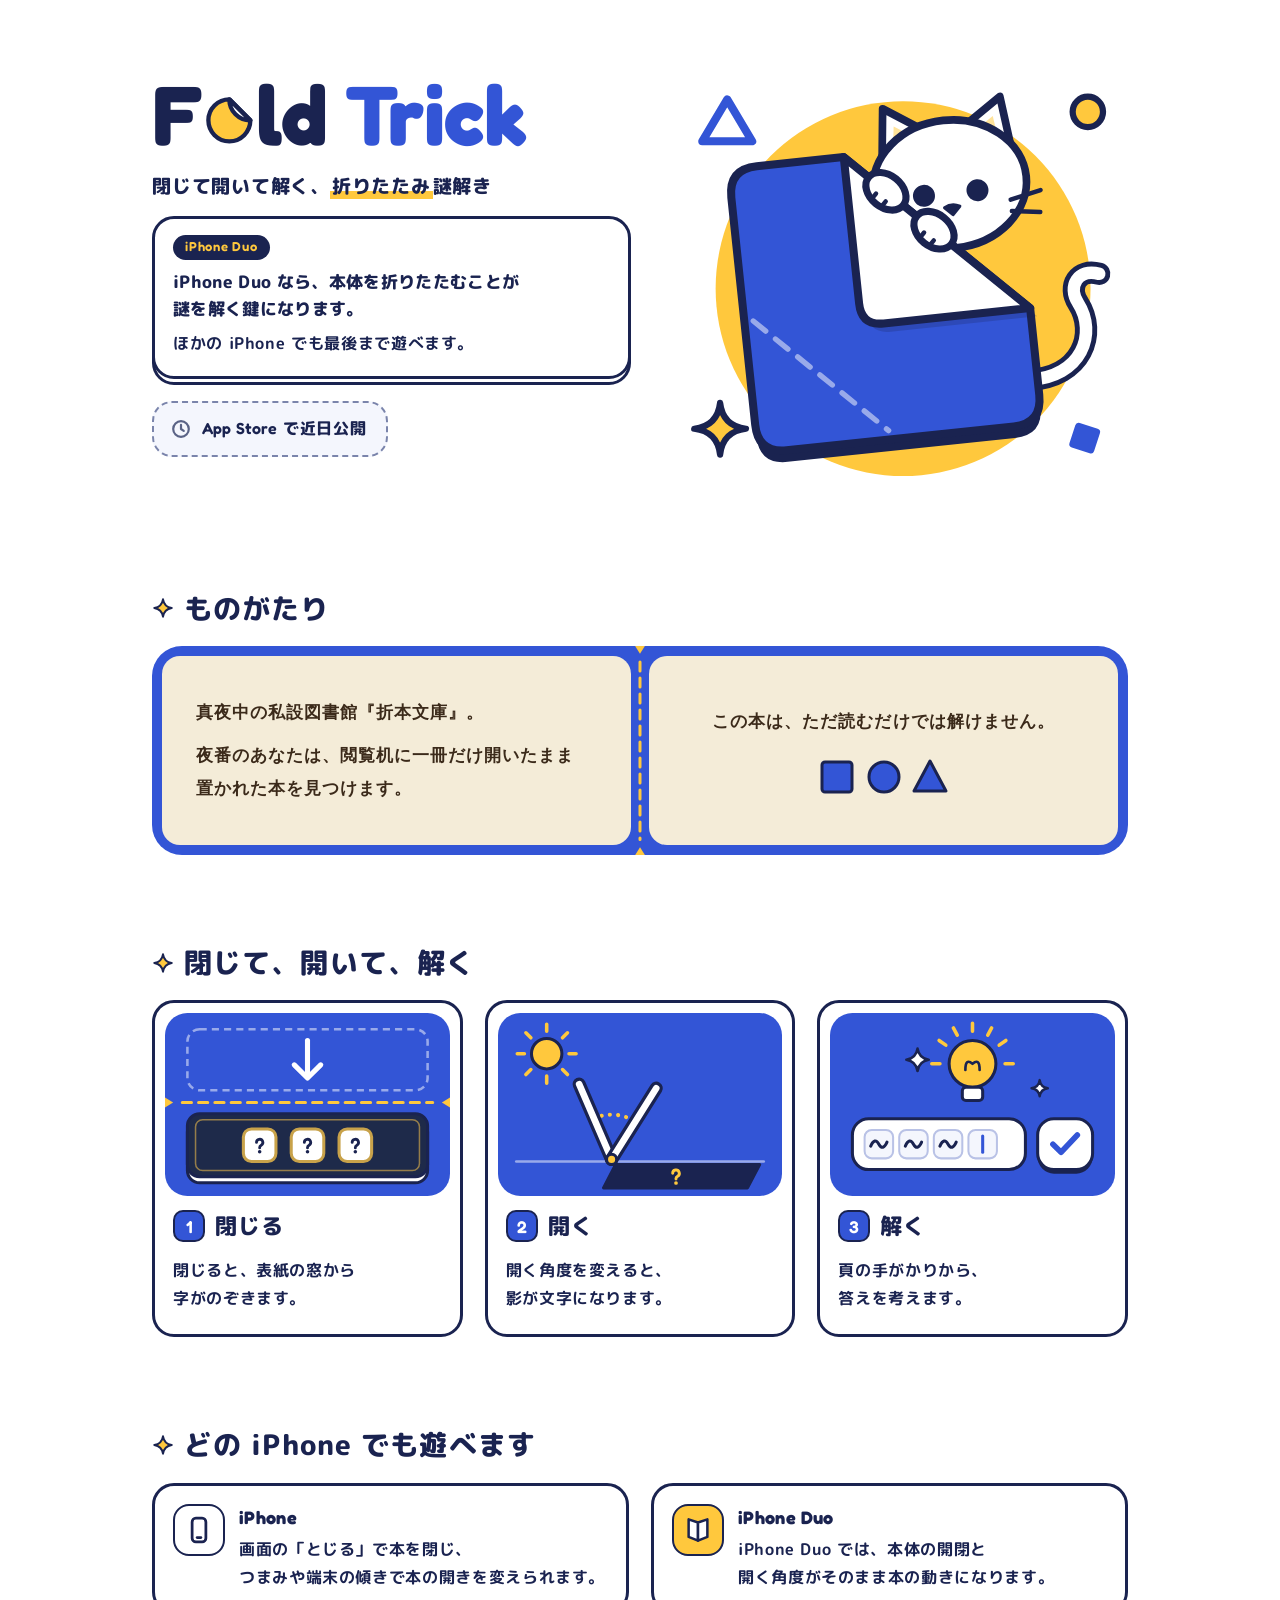
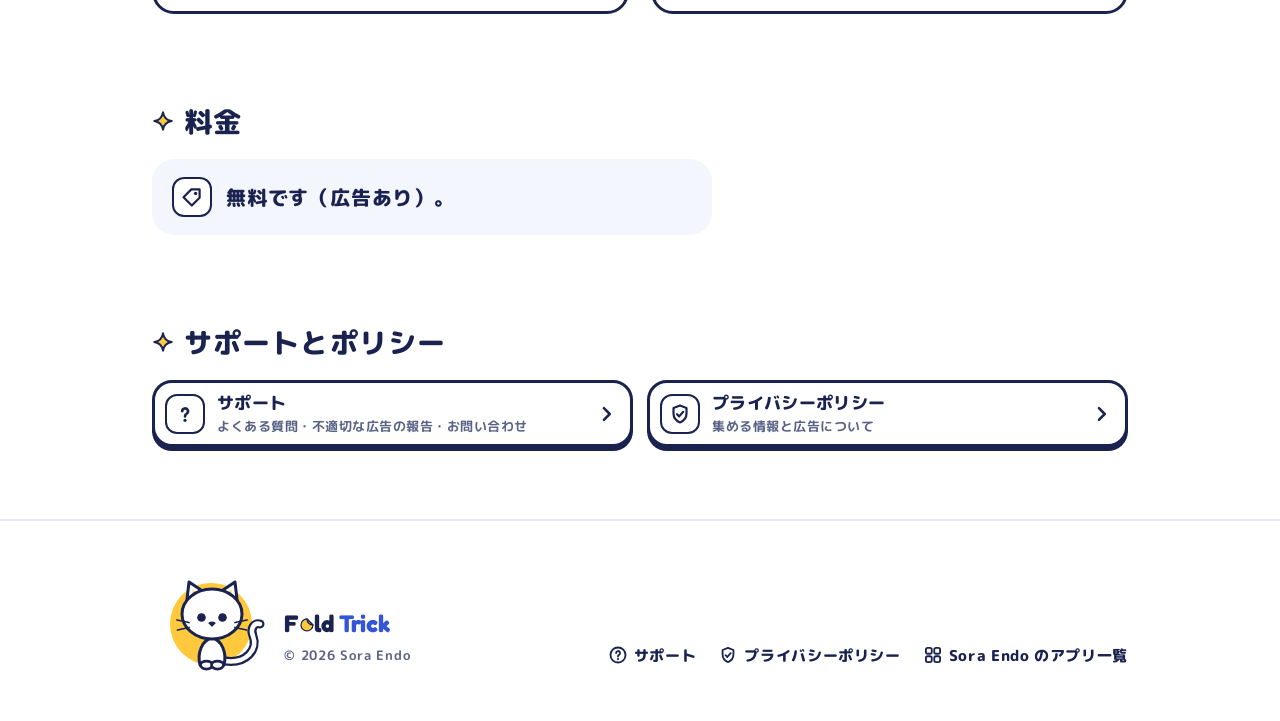
==== index.html @ 1058cc69 "Fold Trick の公開用ページ（方向 2 のデザイン）" ====
<!doctype html>
<html lang="ja">
<head>
<meta charset="utf-8">
<meta name="viewport" content="width=device-width, initial-scale=1, viewport-fit=cover">
<title>Fold Trick — 閉じて開いて解く、折りたたみ謎解き</title>
<meta name="description" content="本を閉じて解く、ふしぎな謎解き。iPhone 向けの短編の謎解きアプリです。">
<link rel="canonical" href="https://sora-endo-0912.github.io/foldtrick/">
<meta property="og:type" content="website">
<meta property="og:site_name" content="Fold Trick">
<meta property="og:title" content="Fold Trick — 閉じて開いて解く、折りたたみ謎解き">
<meta property="og:description" content="本を閉じて解く、ふしぎな謎解き。iPhone 向けの短編の謎解きアプリです。">
<meta property="og:url" content="https://sora-endo-0912.github.io/foldtrick/">
<meta property="og:locale" content="ja_JP">
<meta name="twitter:card" content="summary">
<meta name="color-scheme" content="light dark">
<meta name="theme-color" content="#FFFFFF" media="(prefers-color-scheme: light)">
<meta name="theme-color" content="#0E1226" media="(prefers-color-scheme: dark)">
<link rel="icon" href="img/icon.svg" type="image/svg+xml">
<link rel="preconnect" href="https://fonts.googleapis.com">
<link rel="preconnect" href="https://fonts.gstatic.com" crossorigin>
<link rel="stylesheet" href="https://fonts.googleapis.com/css2?family=Fredoka:wght@600;700&amp;family=M+PLUS+Rounded+1c:wght@500;700;800&amp;display=swap">
<link rel="stylesheet" href="style.css">
</head>
<body>
<a class="skip" href="#main">本文へ</a>
<main id="main">
<div class="wrap">

<section class="hero" aria-labelledby="app-name">
  <div class="hero__art"><img src="img/hero.svg" width="1024" height="1024" alt="右上を折った藍色の紙のうしろから、白い猫が顔を出している絵"></div>
  <div class="hero__text">
    <h1 id="app-name" class="logo logo--hero"><span class="vh">Fold Trick</span><span aria-hidden="true">F</span><svg class="logo__o" viewBox="0 0 36 36" aria-hidden="true"><path d="M18 2.5 A15.5 15.5 0 1 0 33.5 18 Z" fill="#FFC83D" stroke="#1A2350" stroke-width="3.2" stroke-linejoin="round"/><path transform="translate(1.3 1.8)" d="M18 2.5 L33.5 18 A15.5 15.5 0 0 1 18 2.5 Z" fill="#1A2350" opacity="0.25"/><path d="M18 2.5 L33.5 18 A15.5 15.5 0 0 1 18 2.5 Z" fill="#FFFFFF" stroke="#1A2350" stroke-width="3.2" stroke-linejoin="round"/></svg><span aria-hidden="true">ld</span><span class="logo__trick" aria-hidden="true">Trick</span></h1>
    <p class="hero__sub rise rise--1">閉じて開いて解く、<span class="nowrap"><span class="mark">折りたたみ</span>謎解き</span></p>
    <div class="rise rise--2">
      <div class="duo paper">
        <span class="pill pill--en">iPhone Duo</span>
        <p class="duo__lead">iPhone Duo なら、<span class="nb">本体を折りたたむことが</span><span class="nb">謎を解く鍵になります。</span></p>
        <p>ほかの iPhone でも<span class="nb">最後まで遊べます。</span></p>
      </div>
    </div>
    <div class="store rise rise--3">
      <!-- App Store の札（このページのこの 1 か所だけ）。公開したら、このコメントの中の <a> をコメントの外に出し、
           このコメントのすぐ下の <p class="store-soon"> を消す。
           <a class="btn btn--large" href="https://apps.apple.com/jp/app/id6828090590"><svg viewBox="0 0 24 24" aria-hidden="true"><path d="M8 5.5 L18.5 12 L8 18.5 Z" fill="currentColor" stroke="currentColor" stroke-width="2.4" stroke-linejoin="round"/></svg><span>App Store で見る</span></a> -->
      <p class="store-soon"><svg viewBox="0 0 24 24" aria-hidden="true"><circle cx="12" cy="12" r="8.5" fill="none" stroke="currentColor" stroke-width="2.4"/><path d="M12 7.5 L12 12 L15 14" fill="none" stroke="currentColor" stroke-width="2.4" stroke-linecap="round" stroke-linejoin="round"/></svg><span><span class="en">App Store</span> で近日公開</span></p>
    </div>
  </div>
</section>

<section class="section" aria-labelledby="story-title">
  <h2 id="story-title" class="h-section">ものがたり</h2>
  <div class="book">
    <div class="book__page">
      <p><span class="nb">真夜中の</span><span class="nb">私設図書館</span><span class="nb">『折本文庫』。</span></p>
      <p><span class="nb">夜番のあなたは、</span><span class="nb">閲覧机に</span><span class="nb">一冊だけ開いたまま</span><span class="nb">置かれた本を</span><span class="nb">見つけます。</span></p>
    </div>
    <div class="book__fold book__fold--h" aria-hidden="true"><svg><line x1="0" y1="50%" x2="100%" y2="50%" stroke="#FFC83D" stroke-width="3" stroke-dasharray="9 7" stroke-linecap="round"/></svg></div>
    <div class="book__fold book__fold--v" aria-hidden="true"><svg><line x1="50%" y1="0" x2="50%" y2="100%" stroke="#FFC83D" stroke-width="3" stroke-dasharray="9 7" stroke-linecap="round"/></svg></div>
    <div class="book__page book__page--b">
      <p><span class="nb">この本は、</span><span class="nb">ただ読むだけでは</span><span class="nb">解けません。</span></p>
      <svg class="book__shapes" width="132" height="40" viewBox="0 0 132 40" aria-hidden="true">
        <rect x="4" y="6" width="30" height="30" rx="3" fill="#3355D6" stroke="#1A2350" stroke-width="3"/>
        <circle cx="66" cy="21" r="15" fill="#3355D6" stroke="#1A2350" stroke-width="3"/>
        <path d="M112 5 L128 35 L96 35 Z" fill="#3355D6" stroke="#1A2350" stroke-width="3" stroke-linejoin="round"/>
      </svg>
    </div>
  </div>
</section>

<section class="section" aria-labelledby="steps-title">
  <h2 id="steps-title" class="h-section">閉じて、開いて、解く</h2>
  <ol class="steps">
    <li class="step panel">
      <div class="step__art"><img src="img/step-close.svg" width="280" height="180" alt="上の頁を倒して本を閉じると濃紺の表紙になり、表紙の三つの窓から字がのぞく絵"></div>
      <div class="step__head"><span class="badge" data-n="1" aria-hidden="true"></span><h3 class="step__title">閉じる</h3></div>
      <p>閉じると、<span class="nb">表紙の窓から</span><span class="nb">字がのぞきます。</span></p>
    </li>
    <li class="step panel">
      <div class="step__art"><img src="img/step-open.svg" width="280" height="180" alt="灯りの下で本を開く角度を変えると、床に落ちた影が字の形になる絵"></div>
      <div class="step__head"><span class="badge" data-n="2" aria-hidden="true"></span><h3 class="step__title">開く</h3></div>
      <p><span class="nb">開く角度を変えると、</span><span class="nb">影が文字になります。</span></p>
    </li>
    <li class="step panel">
      <div class="step__art"><img src="img/step-solve.svg" width="280" height="180" alt="電球がひらめき、答えの欄に字を入れて決める絵"></div>
      <div class="step__head"><span class="badge" data-n="3" aria-hidden="true"></span><h3 class="step__title">解く</h3></div>
      <p><span class="nb">頁の手がかりから、</span><span class="nb">答えを考えます。</span></p>
    </li>
  </ol>
</section>

<section class="section" aria-labelledby="devices-title">
  <h2 id="devices-title" class="h-section"><span><span class="nb">どの iPhone でも</span><span class="nb">遊べます</span></span></h2>
  <div class="devices">
    <div class="device panel">
      <span class="tile" aria-hidden="true"><svg viewBox="0 0 24 24" aria-hidden="true"><rect x="6.5" y="2.5" width="11" height="19" rx="3" fill="none" stroke="currentColor" stroke-width="2.2"/><path d="M10.5 18 L13.5 18" fill="none" stroke="currentColor" stroke-width="2.2" stroke-linecap="round"/></svg></span>
      <h3 class="device__title en">iPhone</h3>
      <p><span class="nb">画面の「とじる」で</span><span class="nb">本を閉じ、</span><span class="nb">つまみや端末の傾きで</span><span class="nb">本の開きを</span><span class="nb">変えられます。</span></p>
    </div>
    <div class="device panel">
      <span class="tile tile--yellow" aria-hidden="true"><svg viewBox="0 0 24 24" aria-hidden="true"><path d="M12 6 L4.5 3.5 L4.5 17.5 L12 20.5 Z" fill="#FFFFFF" stroke="currentColor" stroke-width="2" stroke-linejoin="round"/><path d="M12 6 L19.5 3.5 L19.5 17.5 L12 20.5 Z" fill="#FFFFFF" stroke="currentColor" stroke-width="2" stroke-linejoin="round"/></svg></span>
      <h3 class="device__title en">iPhone Duo</h3>
      <p><span class="nb">iPhone Duo では、</span><span class="nb">本体の開閉と</span><span class="nb">開く角度がそのまま</span><span class="nb">本の動きになります。</span></p>
    </div>
  </div>
</section>

<section class="section" aria-labelledby="price-title">
  <h2 id="price-title" class="h-section">料金</h2>
  <div class="price">
    <span class="tile" aria-hidden="true"><svg viewBox="0 0 24 24" aria-hidden="true"><path d="M3.5 12.2 L11.3 4.4 L19.6 4.4 L19.6 12.7 L11.8 20.5 Z" fill="none" stroke="currentColor" stroke-width="2.2" stroke-linejoin="round"/><circle cx="15.6" cy="8.4" r="1.7" fill="currentColor"/></svg></span>
    <p>無料です（広告あり）。</p>
  </div>
</section>

<section class="section" aria-labelledby="help-title">
  <h2 id="help-title" class="h-section">サポートとポリシー</h2>
  <ul class="rows rows--2">
    <li><a class="row" href="support.html"><span class="tile" aria-hidden="true"><svg viewBox="0 0 24 24" aria-hidden="true"><path d="M9.2 9.3 A2.9 2.9 0 1 1 13.5 11.8 C12.6 12.3 12 12.9 12 13.9 L12 14.5" fill="none" stroke="currentColor" stroke-width="2.6" stroke-linecap="round" stroke-linejoin="round"/><circle cx="12" cy="18.3" r="1.6" fill="currentColor"/></svg></span><span class="row__text"><span class="row__label">サポート</span><span class="row__note"><span class="nb">よくある質問・</span><span class="nb">不適切な広告の報告・</span><span class="nb">お問い合わせ</span></span></span><svg class="row__chev" viewBox="0 0 24 24" aria-hidden="true"><path d="M9.5 5 L16.5 12 L9.5 19" fill="none" stroke="currentColor" stroke-width="3" stroke-linecap="round" stroke-linejoin="round"/></svg></a></li>
    <li><a class="row" href="privacy.html"><span class="tile" aria-hidden="true"><svg viewBox="0 0 24 24" aria-hidden="true"><path d="M12 3.5 L18.5 6 L18.5 11.5 C18.5 15.6 15.8 18.9 12 20.5 C8.2 18.9 5.5 15.6 5.5 11.5 L5.5 6 Z" fill="none" stroke="currentColor" stroke-width="2.2" stroke-linejoin="round"/><path d="M9 12.2 L11.2 14.4 L15.2 9.8" fill="none" stroke="currentColor" stroke-width="2.2" stroke-linecap="round" stroke-linejoin="round"/></svg></span><span class="row__text"><span class="row__label">プライバシーポリシー</span><span class="row__note"><span class="nb">集める情報と</span><span class="nb">広告について</span></span></span><svg class="row__chev" viewBox="0 0 24 24" aria-hidden="true"><path d="M9.5 5 L16.5 12 L9.5 19" fill="none" stroke="currentColor" stroke-width="3" stroke-linecap="round" stroke-linejoin="round"/></svg></a></li>
  </ul>
</section>

</div>
</main>
<footer class="foot">
  <div class="wrap foot__inner">
    <div class="foot__brand">
      <div class="cat"><img src="img/cat-sit.svg" width="240" height="240" alt=""></div>
      <div class="foot__id">
        <p class="logo logo--sm"><span class="vh">Fold Trick</span><span aria-hidden="true">F</span><svg class="logo__o" viewBox="0 0 36 36" aria-hidden="true"><path d="M18 2.5 A15.5 15.5 0 1 0 33.5 18 Z" fill="#FFC83D" stroke="#1A2350" stroke-width="3.2" stroke-linejoin="round"/><path transform="translate(1.3 1.8)" d="M18 2.5 L33.5 18 A15.5 15.5 0 0 1 18 2.5 Z" fill="#1A2350" opacity="0.25"/><path d="M18 2.5 L33.5 18 A15.5 15.5 0 0 1 18 2.5 Z" fill="#FFFFFF" stroke="#1A2350" stroke-width="3.2" stroke-linejoin="round"/></svg><span aria-hidden="true">ld</span><span class="logo__trick" aria-hidden="true">Trick</span></p>
        <p class="foot__copy">© 2026 Sora Endo</p>
      </div>
    </div>
    <nav class="foot__nav" aria-label="ページの案内">
      <ul>
        <li><a href="support.html"><svg viewBox="0 0 24 24" aria-hidden="true"><circle cx="12" cy="12" r="9" fill="none" stroke="currentColor" stroke-width="2.2"/><path d="M9.7 9.7 A2.4 2.4 0 1 1 13.2 11.8 C12.5 12.2 12 12.7 12 13.5 L12 13.9" fill="none" stroke="currentColor" stroke-width="2.2" stroke-linecap="round" stroke-linejoin="round"/><circle cx="12" cy="16.9" r="1.3" fill="currentColor"/></svg>サポート</a></li>
        <li><a href="privacy.html"><svg viewBox="0 0 24 24" aria-hidden="true"><path d="M12 3.5 L18.5 6 L18.5 11.5 C18.5 15.6 15.8 18.9 12 20.5 C8.2 18.9 5.5 15.6 5.5 11.5 L5.5 6 Z" fill="none" stroke="currentColor" stroke-width="2.2" stroke-linejoin="round"/><path d="M9 12.2 L11.2 14.4 L15.2 9.8" fill="none" stroke="currentColor" stroke-width="2.2" stroke-linecap="round" stroke-linejoin="round"/></svg>プライバシーポリシー</a></li>
        <li><a href="https://sora-endo-0912.github.io/"><svg viewBox="0 0 24 24" aria-hidden="true"><rect x="3.5" y="3.5" width="7" height="7" rx="2.2" fill="none" stroke="currentColor" stroke-width="2.2"/><rect x="13.5" y="3.5" width="7" height="7" rx="2.2" fill="none" stroke="currentColor" stroke-width="2.2"/><rect x="3.5" y="13.5" width="7" height="7" rx="2.2" fill="none" stroke="currentColor" stroke-width="2.2"/><rect x="13.5" y="13.5" width="7" height="7" rx="2.2" fill="none" stroke="currentColor" stroke-width="2.2"/></svg>Sora Endo のアプリ一覧</a></li>
      </ul>
    </nav>
  </div>
</footer>
</body>
</html>
---- style.css ----
/* Fold Trick 公開用ページ — 方向 2「ポップな頭の体操」
   値はアプリの docs/design.md §0（Theme の .pop）と同じ。ページは値を直に書かず、ここの変数を使う。
   アプリと変えている所（わざと）:
   - 長い文（ポリシー・よくある質問の答え・サポートの説明。.prose・.faq__a・.policy__intro）だけ、
     字の太さを 500・大きさ 16px にしている。アプリの説明の文（700・17）は短い文のための値で、
     何段落も続く文では字が詰まって読みにくいため。見出し・ボタン・札・短い説明は 800 と 700 のまま。
   - 押せない板は PopCard（ふち 3・角丸 22・影なし。.panel）。紙の厚み（.paper）はトップの Duo の札 1 か所だけ。 */

:root {
  color-scheme: light dark;

  /* 色（design.md §0.2） */
  --ground: #FFFFFF;
  --surface: #FFFFFF;
  --sticker: #FFFFFF;
  --tint: #F4F6FD;
  --line: #1A2350;
  --locked-line: #7A84AB;
  --track: #E3E7F6;
  --label: #1A2350;
  --sub: #5A6386;
  --on-sticker: #1A2350;
  --primary: #3355D6;
  --primary-pressed: #2443B8;
  --on-primary: #FFFFFF;
  --primary-text: #3355D6;
  --primary-text-hover: #2443B8;
  --accent: #FFC83D;
  --on-accent: #1A2350;
  --accent-soft: #FFE39A;
  --pill: #1A2350;
  --on-pill: #FFC83D;
  --stage: #3355D6;
  --fold: #FFC83D;
  /* 本の中（頁の紙と墨。§0.8） */
  --paper: #F4ECD8;
  --paper-ink: #3B2A1A;

  /* 字（§0.3） */
  --font-ja: "M PLUS Rounded 1c", "Hiragino Maru Gothic ProN", "Zen Maru Gothic", "BIZ UDPGothic", "Hiragino Sans", "Yu Gothic", Meiryo, sans-serif;
  --font-en: "Fredoka", "M PLUS Rounded 1c", "Hiragino Maru Gothic ProN", "Arial Rounded MT Bold", sans-serif;
  --font-book: "Hiragino Mincho ProN", "Yu Mincho", YuMincho, "Noto Serif JP", serif;

  /* 形（§0.4） */
  --r-stage: 30px;
  --r-big: 28px;
  --r-card: 22px;
  --r-row: 20px;
  --r-button: 18px;
  --r-badge: 9px;
  --border: 3px;
  --shadow: 0 4px 0 var(--line);
  --shadow-large: 0 5px 0 var(--line);
  --shadow-small: 0 3px 0 var(--line);

  --gutter: 16px;
  --measure: 40em;
}

@media (prefers-color-scheme: dark) {
  :root {
    --ground: #0E1226;
    --surface: #1A2148;
    --tint: #141A3A;
    --line: #6670AD;
    --locked-line: #5B66A0;
    --track: #2A3160;
    --label: #F4F6FD;
    --sub: #A3ABD0;
    --primary-text: #7D95FF;
    --primary-text-hover: #A9B9FF;
  }
}

/* ---------- 土台 ---------- */

*, *::before, *::after { box-sizing: border-box; }

html {
  -webkit-text-size-adjust: 100%;
  text-size-adjust: 100%;
  scroll-behavior: smooth;
}

body {
  margin: 0;
  background: var(--ground);
  color: var(--label);
  font-family: var(--font-ja);
  font-weight: 700;
  font-size: 16px;
  line-height: 1.8;
  letter-spacing: 0.04em;
  overflow-wrap: anywhere;
  line-break: strict;
  -webkit-font-smoothing: antialiased;
}

img, svg { display: block; max-width: 100%; }
img { height: auto; }

a { color: var(--primary-text); text-underline-offset: 0.2em; text-decoration-thickness: 2px; }
a:hover { color: var(--primary-text-hover); }

:focus-visible {
  outline: 3px solid var(--primary-text);
  outline-offset: 3px;
  border-radius: 6px;
}

p { margin: 0; }

/* 文の切れ目で折り返す（.nb は句の中で折らない。Chrome は auto-phrase も効く） */
.nb { display: inline-block; }
h1, h2, h3, summary { word-break: auto-phrase; text-wrap: balance; }
.en { font-family: var(--font-en); font-weight: 600; letter-spacing: 0.01em; }

.vh {
  position: absolute !important;
  width: 1px; height: 1px;
  margin: -1px; padding: 0;
  overflow: hidden;
  clip-path: inset(50%);
  white-space: nowrap;
  border: 0;
}

.skip {
  position: absolute;
  left: var(--gutter);
  top: -100px;
  z-index: 10;
  padding: 10px 16px;
  border: var(--border) solid var(--line);
  border-radius: var(--r-button);
  background: var(--surface);
  color: var(--label);
  font-weight: 800;
  text-decoration: none;
}
.skip:focus { top: 12px; }

.wrap {
  width: 100%;
  max-width: 1040px;
  margin: 0 auto;
  padding: 0 var(--gutter);
}

main { display: block; isolation: isolate; }

/* ---------- ロゴ（§0.10。「o」は角を折った黄の紙の絵） ---------- */

.logo {
  margin: 0;
  display: inline-flex;
  align-items: baseline;
  font-family: var(--font-en);
  font-weight: 700;
  line-height: 1;
  letter-spacing: -0.01em;
  color: var(--label);
  white-space: nowrap;
}
.logo__o {
  width: 0.58em;
  height: 0.58em;
  flex-shrink: 0;
  margin: 0 0.02em -0.02em 0.035em;
  overflow: visible;
}
.logo__trick { margin-left: 0.22em; color: var(--primary-text); }
.logo--hero { font-size: clamp(48px, 15.4vw, 68px); }
.logo--sm { font-size: 24px; }

/* ---------- 頭 ---------- */

.top {
  display: flex;
  align-items: center;
  gap: 12px;
  min-height: 48px;
  padding-top: 18px;
}
.top__home {
  display: inline-flex;
  align-items: center;
  gap: 12px;
  color: var(--label);
  text-decoration: none;
  border-radius: 999px;
}
.top__home:hover { color: var(--label); }
.top__home:hover .round-btn { background: var(--tint); }
.top__home:active .round-btn { transform: translateY(3px); box-shadow: 0 0 0 var(--line); }

.round-btn {
  width: 46px;
  height: 46px;
  flex-shrink: 0;
  display: inline-flex;
  align-items: center;
  justify-content: center;
  border: var(--border) solid var(--line);
  border-radius: 50%;
  background: var(--surface);
  color: var(--label);
  box-shadow: var(--shadow-small);
  transition: transform 0.08s ease, box-shadow 0.08s ease;
}
.round-btn svg { width: 22px; height: 22px; }

/* ---------- 見出し ---------- */

.h-section {
  margin: 0 0 18px;
  display: flex;
  align-items: flex-start;
  gap: 10px;
  font-size: 24px;
  font-weight: 800;
  line-height: 1.4;
  letter-spacing: 0.04em;
}
.h-section::before {
  content: "";
  width: 22px;
  height: 22px;
  flex-shrink: 0;
  margin-top: calc(0.7em - 11px); /* 2 行になっても、星は 1 行目の真ん中に */
  background: url("data:image/svg+xml,%3Csvg xmlns='http://www.w3.org/2000/svg' viewBox='0 0 24 24'%3E%3Cpath d='M12 2.5 Q13.3 10.7 21.5 12 Q13.3 13.3 12 21.5 Q10.7 13.3 2.5 12 Q10.7 10.7 12 2.5 Z' fill='%23FFC83D' stroke='%231A2350' stroke-width='2.2' stroke-linejoin='round'/%3E%3C/svg%3E") center / contain no-repeat;
}

.page-title {
  margin: 0;
  font-size: 28px;
  font-weight: 800;
  line-height: 1.25;
  letter-spacing: 0.02em;
}

/* 黄のマーカー（サブタイトル）。ダークでは白い字が黄に乗らないよう、札にする */
.mark {
  padding: 0 2px;
  box-shadow: inset 0 -0.42em 0 var(--accent);
}
@media (prefers-color-scheme: dark) {
  .mark {
    box-shadow: none;
    background: var(--accent);
    color: var(--on-accent);
    border-radius: 6px;
    padding: 0 5px;
    -webkit-box-decoration-break: clone;
    box-decoration-break: clone;
  }
}

/* ---------- 部品 ---------- */

/* 札（つぎ・iPhone Duo など）。濃い藍の地に黄の字 */
.pill {
  display: inline-flex;
  align-items: center;
  gap: 6px;
  padding: 4px 12px 5px;
  border-radius: 999px;
  background: var(--pill);
  color: var(--on-pill);
  font-size: 12px;
  font-weight: 800;
  line-height: 1.2;
  letter-spacing: 0.1em;
  white-space: nowrap;
}
.pill--en { font-family: var(--font-en); font-weight: 600; font-size: 13px; letter-spacing: 0.06em; }
@media (prefers-color-scheme: dark) {
  .pill { box-shadow: 0 0 0 2px var(--line); }
}

/* 番号のバッジ（藍の角丸に白い字。Fredoka） */
.badge {
  width: 32px;
  height: 32px;
  flex-shrink: 0;
  display: inline-flex;
  align-items: center;
  justify-content: center;
  border: 2.5px solid var(--line);
  border-radius: 10px;
  background: var(--primary);
  color: var(--on-primary);
  font-family: var(--font-en);
  font-size: 17px;
  font-weight: 600;
  line-height: 1;
  letter-spacing: 0;
}
.badge--sm {
  width: 24px; height: 24px;
  border: 0;
  border-radius: 7px;
  font-size: 13px;
}
/* バッジの字は CSS で出す（DOM に字を残さない。コピーや読み上げ・リーダー表示で番号が二重にならないように） */
.badge[data-n]::before { content: attr(data-n); }

/* 押せない板（§0.5 PopCard: 塗り surface・ふち 3・角丸 22・影なし） */
.panel {
  border: var(--border) solid var(--line);
  border-radius: var(--r-card);
  background: var(--surface);
}

/* 紙の札（押せない紙の物）。同じ形の紙を 6px 下に重ねて厚みを見せる（§0.4 紙の厚み）。
   押せる物の硬い影と見分けにくくなるので、トップの Duo の札だけに使う */
.paper {
  position: relative;
  border: var(--border) solid var(--line);
  border-radius: var(--r-card);
  background: var(--surface);
  margin-bottom: 6px;
}
.paper::before {
  content: "";
  position: absolute;
  left: calc(var(--border) * -1);
  right: calc(var(--border) * -1);
  top: 3px;
  bottom: -9px;
  z-index: -1;
  border: var(--border) solid var(--line);
  border-radius: inherit;
  background: var(--surface);
}

/* 主ボタン（藍） */
.btn {
  display: inline-flex;
  align-items: center;
  justify-content: center;
  gap: 10px;
  min-height: 56px;
  padding: 10px 24px 10px 20px;
  border: var(--border) solid var(--line);
  border-radius: 20px;
  background: var(--primary);
  color: var(--on-primary);
  box-shadow: var(--shadow);
  font-size: 17px;
  font-weight: 800;
  line-height: 1.3;
  letter-spacing: 0.06em;
  text-decoration: none;
  transition: transform 0.08s ease, box-shadow 0.08s ease;
}
.btn:hover { color: var(--on-primary); background: var(--primary-pressed); }
.btn:active { transform: translateY(4px); box-shadow: 0 0 0 var(--line); }
.btn svg { width: 20px; height: 20px; flex-shrink: 0; }
.btn--large { min-height: 64px; border-radius: 24px; font-size: 19px; box-shadow: var(--shadow-large); }
.btn--large:active { transform: translateY(5px); }

/* 設定の行のようなリンク（白い板・アイコンの地・右の山形） */
.rows { display: grid; gap: 14px; margin: 0; padding: 0; list-style: none; }
.row {
  display: flex;
  align-items: center;
  gap: 12px;
  min-height: 60px;
  padding: 9px 14px 9px 10px;
  border: var(--border) solid var(--line);
  border-radius: var(--r-row);
  background: var(--surface);
  color: var(--label);
  box-shadow: var(--shadow);
  text-decoration: none;
  transition: transform 0.08s ease, box-shadow 0.08s ease;
}
.row:hover { background: var(--tint); color: var(--label); }
.row:active { transform: translateY(4px); box-shadow: 0 0 0 var(--line); }
.row__text { flex: 1; min-width: 0; display: flex; flex-direction: column; gap: 2px; }
.row__label { font-size: 17px; font-weight: 800; line-height: 1.35; letter-spacing: 0.02em; }
.row__note { font-size: 13px; font-weight: 700; line-height: 1.4; color: var(--sub); letter-spacing: 0.04em; }
.row__chev { width: 20px; height: 20px; flex-shrink: 0; color: var(--label); }

.tile {
  width: 40px;
  height: 40px;
  flex-shrink: 0;
  display: inline-flex;
  align-items: center;
  justify-content: center;
  border: 2.5px solid var(--line);
  border-radius: 12px;
  background: var(--surface);
  color: var(--label);
}
.tile svg { width: 24px; height: 24px; }
.tile--blue { background: var(--primary); color: var(--on-primary); }
.tile--yellow { background: var(--accent); color: var(--on-accent); }

/* アイコンの中は塗らない（fill="none"）。地が surface なので、ダークで白い塊にならない。
   白い塗りは黄の地の上（.tile--yellow。紙の物としてダークでも明るいまま）だけ */

/* ---------- 足 ---------- */

.foot {
  margin-top: 72px;
  padding: 36px 0 44px;
  border-top: 2px solid var(--track);
}
.foot__inner {
  display: flex;
  flex-wrap: wrap;
  align-items: flex-end;
  justify-content: space-between;
  gap: 24px 32px;
}
.foot__brand { display: flex; align-items: flex-end; gap: 12px; }
/* 白い猫は黄の丸の前に座らせる（ダークで暗い地にじかに置かないため。§0.7） */
.cat { position: relative; flex-shrink: 0; width: 120px; }
.cat::before {
  content: "";
  position: absolute;
  left: 15%;
  top: 22%;
  width: 68%;
  aspect-ratio: 1;
  border-radius: 50%;
  background: var(--accent);
}
.cat img { position: relative; width: 100%; }
.foot__id { display: flex; flex-direction: column; gap: 8px; padding-bottom: 10px; }
.foot__copy { font-size: 13px; color: var(--sub); letter-spacing: 0.06em; }
.foot__copy span { font-family: var(--font-en); font-weight: 600; font-size: 14px; letter-spacing: 0.02em; }
.foot__nav ul {
  margin: 0;
  padding: 0;
  list-style: none;
  display: flex;
  flex-wrap: wrap;
  gap: 8px 22px;
  font-size: 15px;
  font-weight: 800;
}
.foot__nav a { color: var(--label); text-decoration: none; display: inline-flex; align-items: center; gap: 6px; min-height: 44px; }
.foot__nav a:hover { color: var(--primary-text); text-decoration: underline; }
.foot__nav svg { width: 20px; height: 20px; flex-shrink: 0; }

/* ---------- トップ ---------- */

.hero {
  display: grid;
  gap: 8px;
  padding: 20px 0 8px;
  text-align: center;
  justify-items: center;
}
.hero__art {
  width: min(78vw, 340px);
  animation: pop 0.6s cubic-bezier(.2, 1.4, .4, 1) both;
}
.hero__art img { width: 100%; }
.hero__text { display: grid; justify-items: center; gap: 16px; }
.hero__sub {
  font-size: 17px;
  font-weight: 800;
  line-height: 1.5;
  letter-spacing: 0.04em;
}
.hero__sub .nowrap { white-space: nowrap; }

.duo {
  max-width: 30em;
  padding: 16px 18px 18px;
  text-align: left;
  display: grid;
  gap: 8px;
  justify-items: start;
}
.duo p { font-size: 16px; line-height: 1.7; }
.duo .duo__lead { font-size: 17px; font-weight: 800; line-height: 1.6; letter-spacing: 0.02em; }

/* App Store の札。公開前は「近日公開」（押せない＝破線・影なし） */
.store { display: flex; justify-content: center; }
.store-soon {
  display: inline-flex;
  align-items: center;
  gap: 10px;
  min-height: 56px;
  padding: 8px 20px 8px 16px;
  border: 2.5px dashed var(--locked-line);
  border-radius: 20px;
  background: var(--tint);
  color: var(--label);
  font-size: 16px;
  font-weight: 800;
  letter-spacing: 0.04em;
}
.store-soon svg { width: 22px; height: 22px; flex-shrink: 0; color: var(--sub); }
.store-soon .en { font-family: var(--font-en); font-weight: 600; letter-spacing: 0.01em; }

.section { margin-top: 64px; }
.section__lead { max-width: var(--measure); margin-bottom: 20px; }

/* 物語: 藍のステージに、本の紙の頁 2 枚と、間に黄の破線（章の画面と同じ組み方） */
.book {
  position: relative;
  padding: 10px;
  border-radius: var(--r-stage);
  background: var(--stage);
  display: grid;
  grid-template-columns: 1fr;
}
.book__page {
  padding: 26px 22px 28px;
  border-radius: var(--r-button);
  background: var(--paper);
  color: var(--paper-ink);
  font-family: var(--font-book);
  font-weight: 600;
  font-size: 17px;
  line-height: 1.95;
  letter-spacing: 0.06em;
  display: grid;
  align-content: center;
  gap: 10px;
}
.book__page p { text-wrap: pretty; }
.book__page--b { justify-items: center; text-align: center; gap: 18px; }
.book__shapes { display: flex; gap: 14px; align-items: center; }
.book__fold {
  position: relative;
  height: 18px;
  margin: 0 -10px;
}
.book__fold svg {
  position: absolute;
  left: 16px;
  top: 0;
  width: calc(100% - 32px);
  height: 100%;
  overflow: visible;
}
.book__fold::before, .book__fold::after {
  content: "";
  position: absolute;
  top: 50%;
  width: 8px;
  height: 10px;
  margin-top: -5px;
  background: var(--fold);
}
.book__fold::before { left: 0; clip-path: polygon(0 0, 100% 50%, 0 100%); }
.book__fold::after { right: 0; clip-path: polygon(100% 0, 0 50%, 100% 100%); }
.book__fold--v { display: none; }

/* 3 つの絵（閉じる→開く→解く） */
.steps {
  margin: 0;
  padding: 0;
  list-style: none;
  display: grid;
  gap: 22px;
}
.step {
  padding: 10px 10px 22px;
  display: grid;
  grid-template-rows: auto auto 1fr;
  align-content: start;
  gap: 14px;
}
.step__art img { width: 100%; border-radius: 16px; }
.step__head { display: flex; align-items: center; gap: 10px; padding: 0 8px; }
.step__title { margin: 0; font-size: 22px; font-weight: 800; line-height: 1.3; letter-spacing: 0.04em; }
.step p { padding: 0 8px; font-size: 16px; line-height: 1.75; }

/* どの iPhone でも */
.devices { display: grid; gap: 22px; }
.device {
  padding: 18px 18px 20px;
  display: grid;
  grid-template-columns: auto 1fr;
  gap: 4px 14px;
  align-items: start;
}
.device .tile { grid-row: span 2; width: 52px; height: 52px; border-radius: 16px; }
.device .tile svg { width: 30px; height: 30px; }
.device__title { margin: 0; font-size: 18px; font-weight: 800; line-height: 1.5; letter-spacing: 0.02em; }
.device p { font-size: 16px; line-height: 1.75; }

/* 料金 */
.price {
  max-width: 560px;
  display: flex;
  align-items: center;
  gap: 14px;
  padding: 18px 20px;
  border-radius: var(--r-card);
  background: var(--tint);
}
.price p { font-size: 20px; font-weight: 800; letter-spacing: 0.04em; line-height: 1.5; }

/* 登場（読み込み時に 1 回だけ。動きを減らす設定では止める） */
/* 字や札を透明から始めない（動きが止まる環境でも読めるように、ずらすだけ） */
@keyframes pop {
  0% { transform: translateY(16px) scale(0.92); }
  60% { transform: translateY(-4px) scale(1.01); }
  100% { transform: none; }
}
@keyframes rise {
  0% { transform: translateY(12px); }
  100% { transform: none; }
}
.rise { animation: rise 0.5s ease-out both; }
.rise--1 { animation-delay: 0.12s; }
.rise--2 { animation-delay: 0.22s; }
.rise--3 { animation-delay: 0.32s; }

@media (prefers-reduced-motion: reduce) {
  html { scroll-behavior: auto; }
  *, *::before, *::after { animation: none !important; transition: none !important; }
}

/* ---------- サポート ---------- */

.title-block {
  display: flex;
  align-items: center;
  justify-content: space-between;
  gap: 16px;
  margin-top: 22px;
}
.title-block .cat { width: 112px; margin: -8px -6px -10px 0; }

.jump {
  margin: 20px 0 0;
  padding: 0;
  list-style: none;
  display: flex;
  flex-wrap: wrap;
  gap: 10px;
}
.jump a {
  display: inline-flex;
  align-items: center;
  min-height: 44px;
  padding: 6px 16px;
  border: var(--border) solid var(--line);
  border-radius: 999px;
  background: var(--surface);
  color: var(--label);
  box-shadow: var(--shadow-small);
  font-size: 15px;
  font-weight: 800;
  text-decoration: none;
  transition: transform 0.08s ease, box-shadow 0.08s ease;
}
.jump a:hover { background: var(--tint); }
.jump a:active { transform: translateY(3px); box-shadow: 0 0 0 var(--line); }

.block { margin-top: 48px; scroll-margin-top: 16px; }
.faqs, .block .card, .title-block { max-width: 760px; }

.faqs { display: grid; gap: 14px; }
.faq {
  border: var(--border) solid var(--line);
  border-radius: var(--r-card);
  background: var(--surface);
  box-shadow: var(--shadow);
}
.faq > summary {
  list-style: none;
  display: flex;
  align-items: center;
  gap: 12px;
  min-height: 64px;
  padding: 12px 14px 12px 12px;
  border-radius: calc(var(--r-card) - var(--border));
  cursor: pointer;
  font-size: 17px;
  font-weight: 800;
  line-height: 1.5;
  letter-spacing: 0.02em;
}
.faq > summary::-webkit-details-marker { display: none; }
.faq > summary:hover { background: var(--tint); }
.faq__q { align-self: flex-start; margin-top: 1px; }
.faq__title { flex: 1; min-width: 0; }
.faq__chev {
  width: 22px;
  height: 22px;
  flex-shrink: 0;
  transition: transform 0.18s ease;
}
.faq[open] .faq__chev { transform: rotate(90deg); }
.faq[open] > summary { border-radius: calc(var(--r-card) - var(--border)) calc(var(--r-card) - var(--border)) 0 0; }
.faq__a {
  margin: 0 14px 0 12px;
  padding: 14px 0 18px 44px;
  border-top: 2px solid var(--track);
  font-weight: 500;
  font-size: 16px;
  line-height: 1.85;
  display: grid;
  gap: 10px;
}

.prose { max-width: var(--measure); font-weight: 500; font-size: 16px; line-height: 1.9; }
.prose > * + * { margin-top: 12px; }
.prose strong { font-weight: 800; }

/* リストの初期化は詳細度 0（:where）にして、.prose の段の間（margin-top）を消さない */
:where(.dots, .terms, .toc ol, .jump, .rows, .steps) { margin: 0; padding: 0; list-style: none; }
.dots { display: grid; gap: 8px; }
.dots li { position: relative; padding-left: 22px; }
.dots li::before {
  content: "";
  position: absolute;
  left: 2px;
  top: 0.62em;
  width: 10px;
  height: 10px;
  border-radius: 50%;
  background: var(--primary);
  box-shadow: 0 0 0 2px var(--line);
}

.card { padding: 20px 20px 22px; }

.mail { display: flex; flex-wrap: wrap; align-items: center; gap: 10px 12px; }
.mail__label { font-weight: 800; }
.mail .btn { font-family: var(--font-en); font-weight: 600; letter-spacing: 0.01em; font-size: 17px; padding-left: 16px; padding-right: 20px; }

/* ---------- ポリシー ---------- */

.meta { margin-top: 12px; display: flex; flex-wrap: wrap; gap: 8px; }
.meta span {
  display: inline-flex;
  align-items: center;
  min-height: 34px;
  padding: 4px 14px;
  border-radius: 999px;
  background: var(--tint);
  color: var(--sub);
  font-size: 14px;
  font-weight: 700;
  letter-spacing: 0.04em;
}

.policy { margin-top: 28px; display: grid; gap: 28px; align-items: start; }
.toc { padding: 18px 18px 14px; }
.toc__title { margin: 0 0 8px; font-size: 15px; font-weight: 800; color: var(--sub); letter-spacing: 0.08em; }
.toc ol { margin: 0; padding: 0; list-style: none; display: grid; }
.toc a {
  word-break: auto-phrase;
  display: flex;
  align-items: center;
  gap: 10px;
  min-height: 44px;
  padding: 6px 4px;
  color: var(--label);
  font-size: 15px;
  font-weight: 800;
  line-height: 1.45;
  text-decoration: none;
  border-top: 2px solid var(--track);
}
.toc li:first-child a { border-top: 0; }
.toc a:hover { color: var(--primary-text); }

.policy__body { max-width: var(--measure); min-width: 0; }
.policy__intro { font-weight: 500; font-size: 16px; line-height: 1.95; }
.policy section { margin-top: 40px; scroll-margin-top: 16px; }
.policy h2 {
  margin: 0 0 14px;
  display: flex;
  align-items: center;
  gap: 12px;
  font-size: 20px;
  font-weight: 800;
  line-height: 1.45;
  letter-spacing: 0.02em;
}
.policy .dots { gap: 6px; }
.terms { display: grid; gap: 12px; }
.terms li { padding: 14px 16px 16px; border-radius: 18px; background: var(--tint); }
.terms strong { display: block; margin-bottom: 4px; font-size: 16px; }

/* ---------- 404 ---------- */

.lost { padding-top: 48px; display: grid; justify-items: center; gap: 18px; text-align: center; }
.lost .cat { width: 180px; }

/* ---------- 広い画面 ---------- */

@media (min-width: 720px) {
  :root { --gutter: 32px; }
  .steps { grid-template-columns: repeat(3, minmax(0, 1fr)); }
  .devices { grid-template-columns: repeat(2, minmax(0, 1fr)); }
  .rows--2 { grid-template-columns: repeat(2, minmax(0, 1fr)); }
  .book { grid-template-columns: 1fr auto 1fr; }
  .book__fold--h { display: none; }
  .book__fold--v { display: block; width: 18px; height: auto; margin: -10px 0; }
  .book__fold--v svg { left: 0; top: 16px; width: 100%; height: calc(100% - 32px); }
  .book__fold--v::before, .book__fold--v::after { left: 50%; right: auto; width: 10px; height: 8px; margin: 0 0 0 -5px; }
  .book__fold--v::before { top: 0; clip-path: polygon(0 0, 100% 0, 50% 100%); }
  .book__fold--v::after { top: auto; bottom: 0; clip-path: polygon(50% 0, 100% 100%, 0 100%); }
  .book__page { padding: 40px 34px; }
}

@media (min-width: 960px) {
  .hero {
    grid-template-columns: 1.05fr 1fr;
    align-items: center;
    text-align: left;
    justify-items: stretch;
    gap: 40px;
    padding-top: 36px;
  }
  .hero__text { justify-items: start; order: -1; }
  .hero__art { width: 100%; max-width: 460px; justify-self: center; }
  .hero__sub { font-size: 19px; }
  .logo--hero { font-size: 84px; }
  .store { justify-content: flex-start; }
  .section { margin-top: 88px; }
  .h-section { font-size: 28px; }
  .policy { grid-template-columns: 280px minmax(0, 1fr); gap: 48px; }
  .policy__side { position: sticky; top: 24px; }

  /* サポート: ポリシーと同じ 2 列（左に「このページの中」、右に本文）。右に空きを残さない */
  .split { display: grid; grid-template-columns: 280px minmax(0, 1fr); gap: 48px; align-items: start; margin-top: 28px; }
  .split__side { position: sticky; top: 24px; }
  .split .jump { margin: 0; flex-direction: column; align-items: stretch; gap: 12px; }
  .split .jump a { display: flex; border-radius: var(--r-button); padding: 8px 18px; min-height: 52px; }
  .split__body > .block:first-child { margin-top: 0; }
  .title-block { max-width: none; } /* 猫は本文の列の右端の上に */
}

@media print {
  .skip, .top .round-btn, .jump, .foot__nav, .toc { display: none !important; }
  .paper::before { display: none; }
  .faq, .row, .btn { box-shadow: none !important; }
  body { font-size: 11pt; }
}
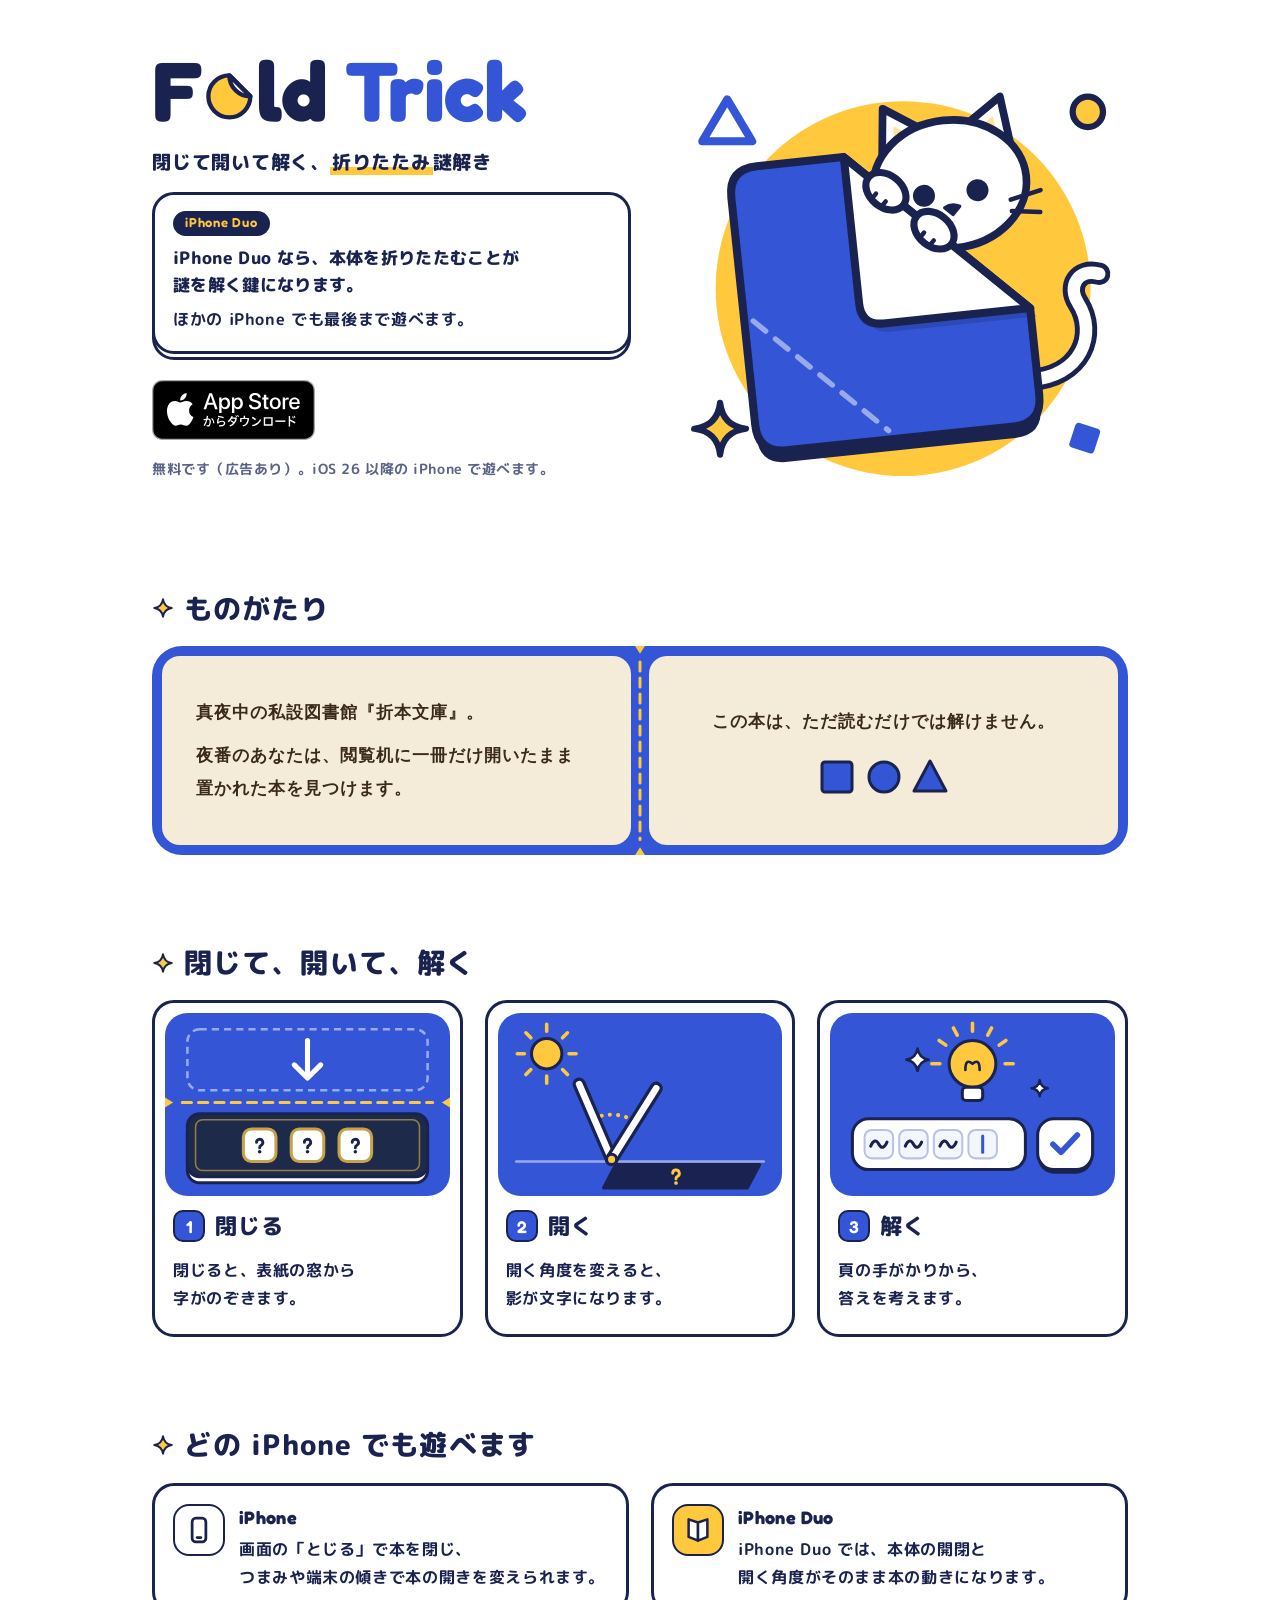
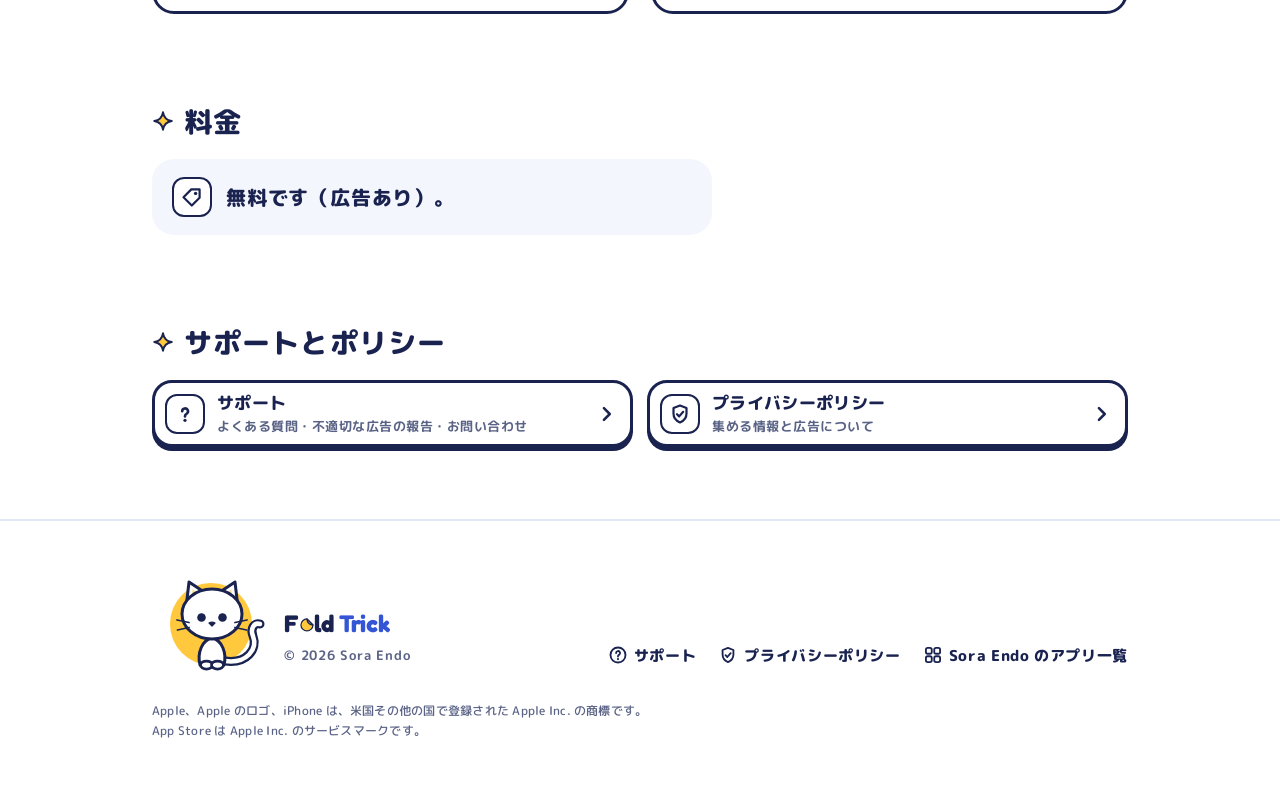
==== commit c0acea8d: "App Store のバッジを付けた。 トップの hero に Apple の公式のバッジ（日本語・黒）を置いた。 サポートのページの左の列にも、小さなバッジを置いた。 リンク先は https://a" ====
--- a/index.html
+++ b/index.html
@@ -39,11 +39,11 @@
         <p>ほかの iPhone でも<span class="nb">最後まで遊べます。</span></p>
       </div>
     </div>
-    <div class="store rise rise--3">
-      <!-- App Store の札（このページのこの 1 か所だけ）。公開したら、このコメントの中の <a> をコメントの外に出し、
-           このコメントのすぐ下の <p class="store-soon"> を消す。
-           <a class="btn btn--large" href="https://apps.apple.com/jp/app/id6828090590"><svg viewBox="0 0 24 24" aria-hidden="true"><path d="M8 5.5 L18.5 12 L8 18.5 Z" fill="currentColor" stroke="currentColor" stroke-width="2.4" stroke-linejoin="round"/></svg><span>App Store で見る</span></a> -->
-      <p class="store-soon"><svg viewBox="0 0 24 24" aria-hidden="true"><circle cx="12" cy="12" r="8.5" fill="none" stroke="currentColor" stroke-width="2.4"/><path d="M12 7.5 L12 12 L15 14" fill="none" stroke="currentColor" stroke-width="2.4" stroke-linecap="round" stroke-linejoin="round"/></svg><span><span class="en">App Store</span> で近日公開</span></p>
+    <div class="store">
+      <!-- App Store のバッジ（このページのこの 1 か所だけ）。絵は Apple の公式の物（img/app-store-badge-ja.svg）をそのまま使う。
+           Apple の決まり: 色・形・字を変えない。動かさない（.rise を付けない）。高さは 40px 以上。周りに高さの 1/4 の余白をとる。 -->
+      <a class="store__badge" href="https://apps.apple.com/jp/app/id6828090590"><img src="img/app-store-badge-ja.svg" width="109" height="40" alt="App Store からダウンロード"></a>
+      <p class="store__note"><span class="nb">無料です（広告あり）。</span><span class="nb">iOS 26 以降の iPhone で遊べます。</span></p>
     </div>
   </div>
 </section>
@@ -139,6 +139,7 @@
         <li><a href="https://sora-endo-0912.github.io/"><svg viewBox="0 0 24 24" aria-hidden="true"><rect x="3.5" y="3.5" width="7" height="7" rx="2.2" fill="none" stroke="currentColor" stroke-width="2.2"/><rect x="13.5" y="3.5" width="7" height="7" rx="2.2" fill="none" stroke="currentColor" stroke-width="2.2"/><rect x="3.5" y="13.5" width="7" height="7" rx="2.2" fill="none" stroke="currentColor" stroke-width="2.2"/><rect x="13.5" y="13.5" width="7" height="7" rx="2.2" fill="none" stroke="currentColor" stroke-width="2.2"/></svg>Sora Endo のアプリ一覧</a></li>
       </ul>
     </nav>
+    <p class="foot__legal"><span class="nb">Apple、Apple のロゴ、iPhone は、米国その他の国で登録された Apple Inc. の商標です。</span><span class="nb">App Store は Apple Inc. のサービスマークです。</span></p>
   </div>
 </footer>
 </body>
--- a/style.css
+++ b/style.css
@@ -446,6 +446,8 @@
 .foot__nav a { color: var(--label); text-decoration: none; display: inline-flex; align-items: center; gap: 6px; min-height: 44px; }
 .foot__nav a:hover { color: var(--primary-text); text-decoration: underline; }
 .foot__nav svg { width: 20px; height: 20px; flex-shrink: 0; }
+/* Apple の商標の表記（バッジを置いたページの足に 1 回） */
+.foot__legal { flex-basis: 100%; max-width: 54em; font-size: 12px; font-weight: 500; line-height: 1.7; letter-spacing: 0.02em; color: var(--sub); }
 
 /* ---------- トップ ---------- */
 
@@ -481,24 +483,17 @@
 .duo p { font-size: 16px; line-height: 1.7; }
 .duo .duo__lead { font-size: 17px; font-weight: 800; line-height: 1.6; letter-spacing: 0.02em; }
 
-/* App Store の札。公開前は「近日公開」（押せない＝破線・影なし） */
-.store { display: flex; justify-content: center; }
-.store-soon {
-  display: inline-flex;
-  align-items: center;
-  gap: 10px;
-  min-height: 56px;
-  padding: 8px 20px 8px 16px;
-  border: 2.5px dashed var(--locked-line);
-  border-radius: 20px;
-  background: var(--tint);
-  color: var(--label);
-  font-size: 16px;
-  font-weight: 800;
-  letter-spacing: 0.04em;
-}
-.store-soon svg { width: 22px; height: 22px; flex-shrink: 0; color: var(--sub); }
-.store-soon .en { font-family: var(--font-en); font-weight: 600; letter-spacing: 0.01em; }
+/* App Store のバッジ。絵は Apple の公式の物（img/app-store-badge-ja.svg）をそのまま置く。
+   Apple の決まり（App Store Marketing Guidelines）: 色・形・字を変えない（影・ふち・透明度・hover の色も足さない）。
+   動かさない。高さは画面で 40px 以上。周りに高さの 1/4 の余白（字や絵を入れない）。1 ページに 1 つ。
+   トップは 56px（余白 14px 以上）、サポートは小さく 44px（余白 11px 以上）。 */
+.store { display: grid; justify-items: center; gap: 18px; padding-top: 4px; }
+.store__badge { display: block; line-height: 0; border-radius: 10px; }
+.store__badge img { width: auto; height: 56px; }
+.store__note { font-size: 14px; line-height: 1.6; color: var(--sub); letter-spacing: 0.04em; text-align: center; }
+.store-mini { margin-top: 20px; }
+.store-mini .store__badge { display: inline-block; }
+.store-mini .store__badge img { height: 44px; }
 
 .section { margin-top: 64px; }
 .section__lead { max-width: var(--measure); margin-bottom: 20px; }
@@ -822,7 +817,9 @@
   .hero__art { width: 100%; max-width: 460px; justify-self: center; }
   .hero__sub { font-size: 19px; }
   .logo--hero { font-size: 84px; }
-  .store { justify-content: flex-start; }
+  .store { justify-items: start; }
+  .store__badge img { height: 60px; }
+  .store__note { text-align: left; }
   .section { margin-top: 88px; }
   .h-section { font-size: 28px; }
   .policy { grid-template-columns: 280px minmax(0, 1fr); gap: 48px; }
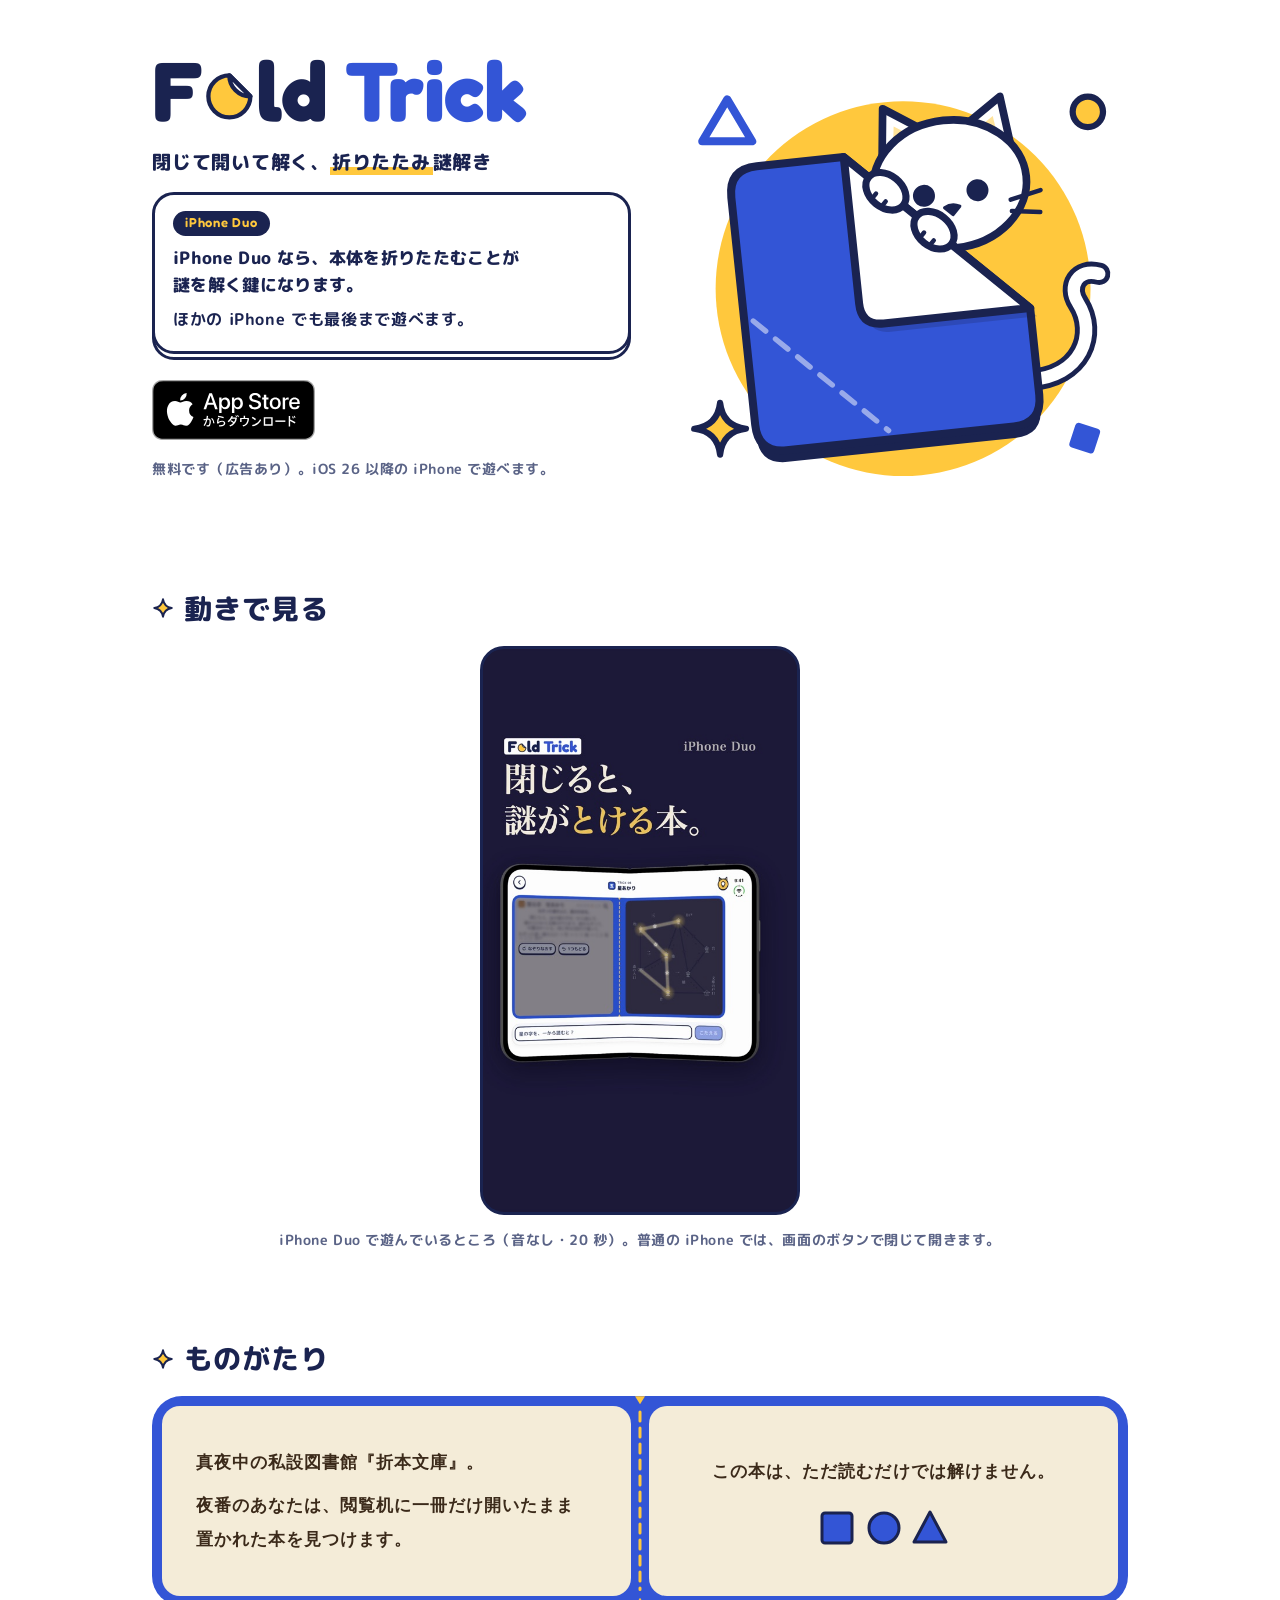
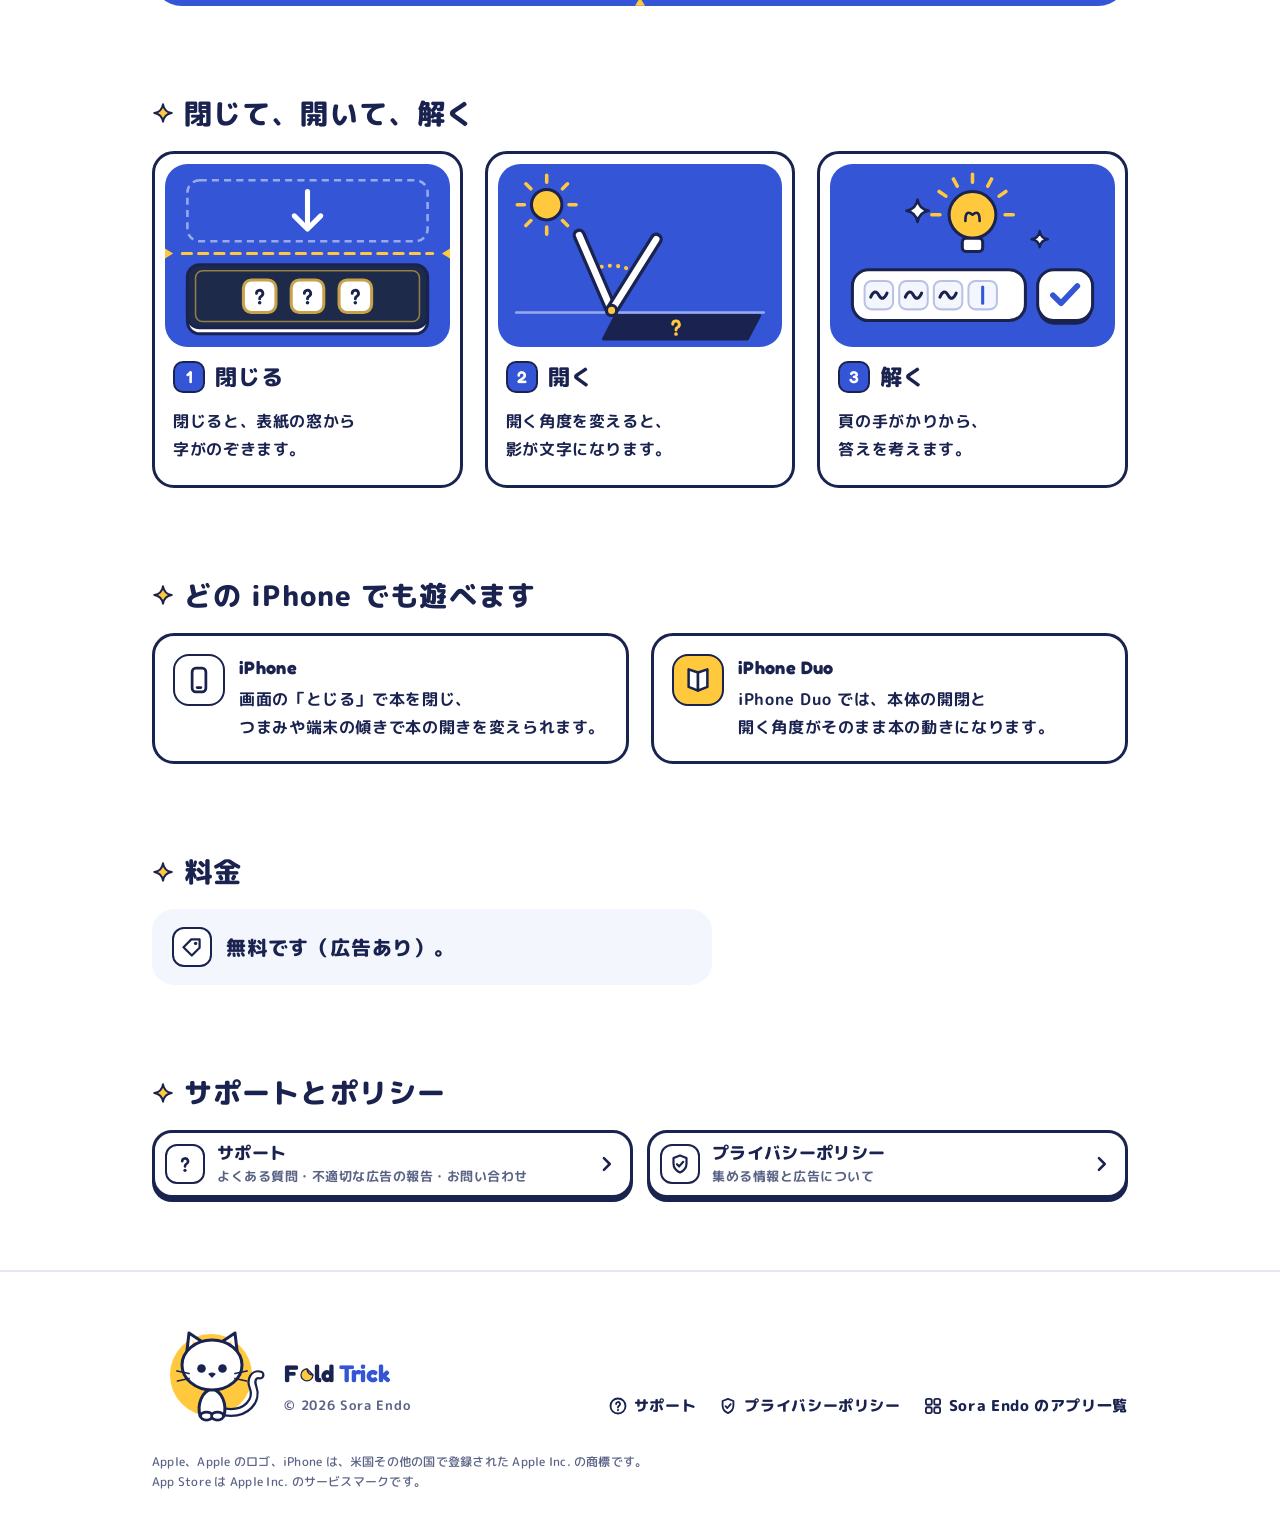
==== commit 218c5db3: "トップに宣伝の動画を足した。" ====
--- a/index.html
+++ b/index.html
@@ -46,6 +46,16 @@
       <p class="store__note"><span class="nb">無料です（広告あり）。</span><span class="nb">iOS 26 以降の iPhone で遊べます。</span></p>
     </div>
   </div>
+</section>
+
+<section class="section" aria-labelledby="movie-title">
+  <h2 id="movie-title" class="h-section">動きで見る</h2>
+  <figure class="movie">
+    <!-- 宣伝の動画（SNS・LP 用。promo-video の 20261111-foldtrick-duo-sns の lp_9x16_noaudio）。音なし・20 秒・ループ。
+         視差効果を減らす設定の人には自動で流さない（下の script）。 -->
+    <video class="movie__video" src="img/promo-duo.mp4" poster="img/promo-duo-poster.jpg" width="1080" height="1920" autoplay muted loop playsinline preload="metadata" aria-label="iPhone Duo を閉じたり開いたりすると、本の頁に夜がおりて灯籠に灯がともり、閉じた表紙に道が浮かぶ動画（音なし・20 秒）"></video>
+    <figcaption class="movie__cap"><span class="nb">iPhone Duo で遊んでいるところ</span><span class="nb">（音なし・20 秒）。</span><span class="nb">普通の iPhone では、</span><span class="nb">画面のボタンで閉じて開きます。</span></figcaption>
+  </figure>
 </section>
 
 <section class="section" aria-labelledby="story-title">
@@ -142,5 +152,13 @@
     <p class="foot__legal"><span class="nb">Apple、Apple のロゴ、iPhone は、米国その他の国で登録された Apple Inc. の商標です。</span><span class="nb">App Store は Apple Inc. のサービスマークです。</span></p>
   </div>
 </footer>
+<script>
+// 視差効果を減らす設定の人には、動画を自動で流さず、再生ボタンを出す。
+(function () {
+  var v = document.querySelector('.movie__video');
+  if (!v || !window.matchMedia || !window.matchMedia('(prefers-reduced-motion: reduce)').matches) return;
+  v.removeAttribute('autoplay'); v.pause(); v.controls = true;
+})();
+</script>
 </body>
 </html>
--- a/style.css
+++ b/style.css
@@ -495,6 +495,18 @@
 .store-mini .store__badge { display: inline-block; }
 .store-mini .store__badge img { height: 44px; }
 
+/* 宣伝の動画（トップの「動きで見る」）。縦 9:16・音なし・ループ。 */
+.movie { margin: 0; display: grid; justify-items: center; gap: 14px; }
+.movie__video {
+  width: min(78vw, 320px);
+  height: auto;
+  aspect-ratio: 9 / 16;
+  border: 3px solid var(--line);
+  border-radius: 24px;
+  background: #1B1838;
+}
+.movie__cap { font-size: 14px; line-height: 1.6; color: var(--sub); letter-spacing: 0.04em; text-align: center; }
+
 .section { margin-top: 64px; }
 .section__lead { max-width: var(--measure); margin-bottom: 20px; }
 
